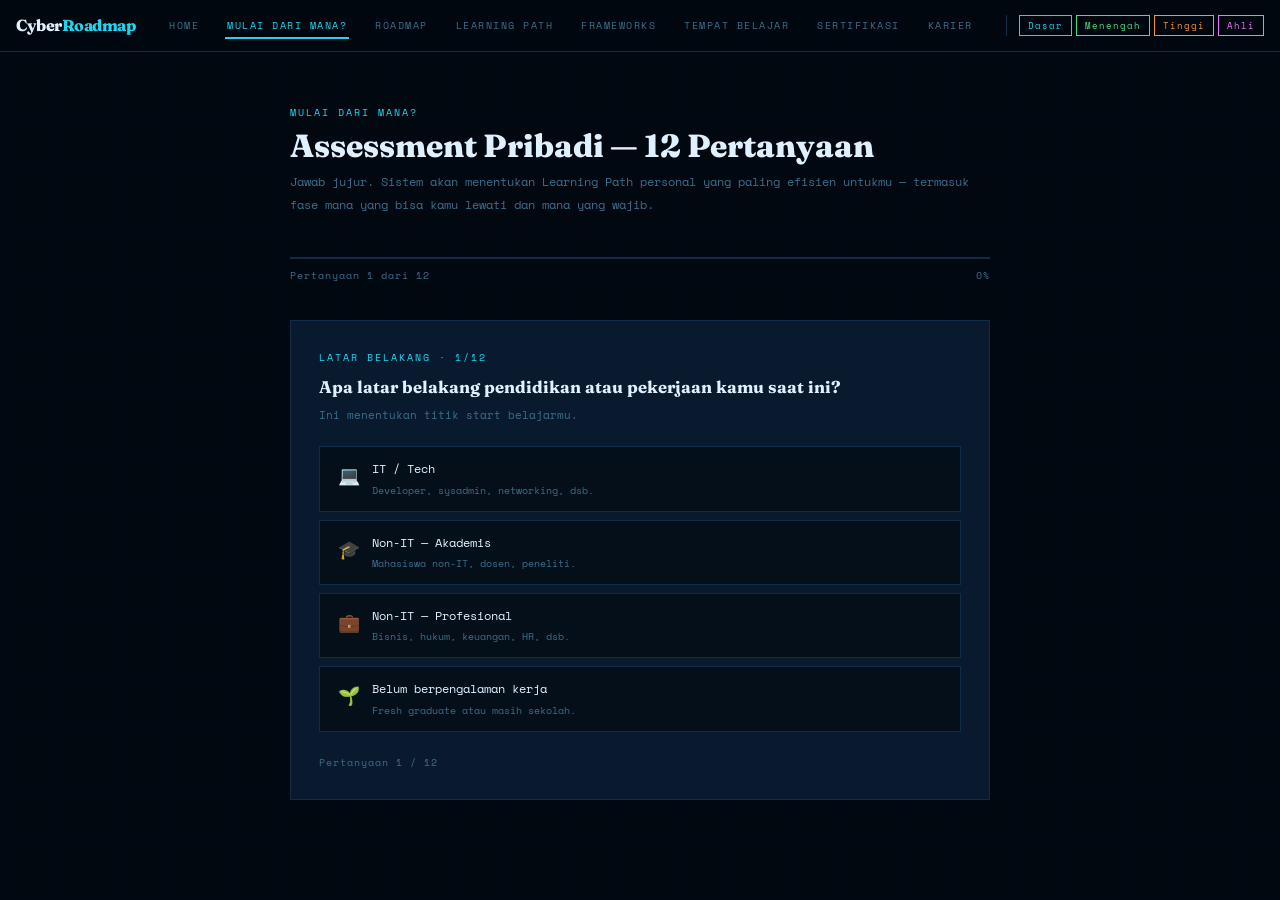
==== assess.html @ f550268e "Add files via upload" ====
<!DOCTYPE html>
<html lang="id">
<head>
<meta charset="UTF-8">
<meta name="viewport" content="width=device-width, initial-scale=1.0">
<title>CyberRoadMap — From Zero to Professional</title>
<link href="https://fonts.googleapis.com/css2?family=Space+Mono:ital,wght@0,400;0,700;1,400&family=Fraunces:ital,wght@0,300;0,600;0,900;1,300&display=swap" rel="stylesheet">
<link rel="stylesheet" href="style.css">
</head>
<body>
<nav>
  <div class="logo">Cyber<span>Roadmap</span></div>
  <div class="navs">
    <button class="ntab" onclick="window.location.href='index.html'">Home</button>
    <button class="ntab on" onclick="window.location.href='assess.html'">Mulai Dari Mana?</button>
    <button class="ntab" onclick="window.location.href='roadmap.html'">Roadmap</button>
    <button class="ntab" onclick="window.location.href='lp.html'">Learning Path</button>
    <button class="ntab" onclick="window.location.href='fw.html'">Frameworks</button>
    <button class="ntab" onclick="window.location.href='res.html'">Tempat Belajar</button>
    <button class="ntab" onclick="window.location.href='cert.html'">Sertifikasi</button>
    <button class="ntab" onclick="window.location.href='career.html'">Karier</button>
  </div>
  <div class="nav-levels">
    <span class="nl" style="border-color:var(--L1);color:var(--L1)" title="Dasar">Dasar</span>
    <span class="nl" style="border-color:var(--L2);color:var(--L2)" title="Menengah">Menengah</span>
    <span class="nl" style="border-color:var(--L3);color:var(--L3)" title="Tinggi">Tinggi</span>
    <span class="nl" style="border-color:var(--L4);color:var(--L4)" title="Ahli / Spesialis">Ahli</span>
  </div>
</nav>

<!-- ASSESSMENT -->
<div id="page-assess" class="page on">
<div class="assess-wrap">
  <div class="sh">
    <div class="sl">Mulai Dari Mana?</div>
    <div class="st">Assessment Pribadi — 12 Pertanyaan</div>
    <div class="ss">Jawab jujur. Sistem akan menentukan Learning Path personal yang paling efisien untukmu — termasuk fase mana yang bisa kamu lewati dan mana yang wajib.</div>
  </div>
  <div class="prog-wrap">
    <div class="prog-track"><div class="prog-fill" id="pFill" style="width:0%"></div></div>
    <div class="prog-info"><span id="pLabel">Pertanyaan 1 dari 12</span><span id="pPct">0%</span></div>
  </div>
  <div id="qArea"></div>
  <div id="rArea" style="display:none"></div>
</div>
</div>
<script src="script.js"></script>
</body>
</html>
---- style.css ----
*,*::before,*::after{box-sizing:border-box;margin:0;padding:0}
:root{
  --bg:#020810;--s1:#050f1a;--s2:#081422;--card:#0a1a2e;--card2:#0d2038;
  --border:#0f2d47;--border2:#164060;
  /* Level system */
  --L0:#6366f1;   /* indigo   – Pra-Fondasi */
  --L1:#22d3ee;   /* cyan     – Dasar */
  --L2:#4ade80;   /* green    – Menengah */
  --L3:#fb923c;   /* orange   – Tinggi */
  --L4:#e879f9;   /* fuchsia  – Ahli */
  --L5:#f43f5e;   /* rose     – Spesialis */
  --must:#f87171
  /* Accent */
  --gold:#f59e0b;--green:#10b981;--red:#f43f5e;--orange:#facc15;
  --text:#8ab4d0;--text2:#3d6d8a;--white:#dff0ff;
  --mono:'Space Mono',monospace;
  --sans:'Fraunces',serif;
}
html{scroll-behavior:smooth}
body{background:var(--bg);color:var(--text);font-family:var(--mono);font-size:13px;line-height:1.7;overflow-x:hidden}
body::before{content:'';position:fixed;inset:0;
  background-image:linear-gradient(rgba(34,211,238,.015) 1px,transparent 1px),linear-gradient(90deg,rgba(34,211,238,.015) 1px,transparent 1px);
  background-size:56px 56px;pointer-events:none;z-index:0}

/* ── NAV ── */
nav{position:fixed;top:0;left:0;right:0;z-index:500;background:rgba(2,8,16,.97);backdrop-filter:blur(24px);border-bottom:1px solid var(--border);height:52px;display:flex;align-items:center;padding:0 16px;gap:0}
.logo{font-family:var(--sans);font-weight:800;font-size:16px;color:var(--white);margin-right:20px;flex-shrink:0;letter-spacing:-.5px}
.logo span{color:var(--L1)}
.navs{display:flex;overflow-x:auto;scrollbar-width:none;flex:1}
.navs::-webkit-scrollbar{display:none}
.ntab{padding:6px 14px;font-size:10px;font-family:var(--mono);letter-spacing:1.5px;text-transform:uppercase;color:var(--text2);border:none;background:none;cursor:pointer;white-space:nowrap;transition:color .2s;position:relative;flex-shrink:0}
.ntab::after{content:'';position:absolute;bottom:0;left:12px;right:12px;height:2px;background:var(--L1);transform:scaleX(0);transition:transform .2s}
.ntab.on{color:var(--L1)}.ntab.on::after,.ntab:hover::after{transform:scaleX(1)}
.ntab:hover{color:var(--white)}
.nav-levels{display:flex;gap:4px;margin-left:auto;flex-shrink:0;padding-left:12px;border-left:1px solid var(--border);align-items:center}
.nl{font-size:9px;padding:2px 8px;border:1px solid;letter-spacing:1px;white-space:nowrap;cursor:help}

/* ── PAGES ── */
.page{display:none;padding-top:52px;min-height:100vh}
.page.on{display:block}
.wrap{max-width:1140px;margin:0 auto;padding:52px 20px;position:relative;z-index:1}
.sh{margin-bottom:40px}
.sl{font-size:10px;letter-spacing:2px;text-transform:uppercase;color:var(--L1);margin-bottom:6px}
.st{font-family:var(--sans);font-size:clamp(1.4rem,3vw,2rem);font-weight:800;color:var(--white);margin-bottom:6px;line-height:1.2}
.ss{font-size:12px;color:var(--text2);line-height:1.9}

/* ── HERO ── */
.hero{min-height:100vh;display:flex;flex-direction:column;align-items:center;justify-content:center;padding:100px 24px 60px;text-align:center;position:relative;z-index:1;gap:0}
.hero-kicker{display:inline-flex;align-items:center;gap:8px;font-size:10px;letter-spacing:3px;text-transform:uppercase;color:var(--green);border:1px solid rgba(16,185,129,.35);padding:6px 18px;margin-bottom:36px;animation:fu .7s ease both}
.hero-kicker::before{content:'';width:6px;height:6px;border-radius:50%;background:var(--green);flex-shrink:0}
.hero h1{font-family:var(--sans);font-weight:800;font-size:clamp(3rem,9vw,6.5rem);line-height:1.0;color:var(--white);margin-bottom:28px;letter-spacing:-2px;animation:fu .7s .1s ease both}
.hero h1 em{font-weight:300;color:var(--L1);font-style:italic;letter-spacing:-1px}
.hero-sub{font-size:13px;color:var(--text2);max-width:600px;margin:0 auto 36px;line-height:2;animation:fu .7s .2s ease both;font-family:var(--mono)}
.fw-strip{display:flex;gap:6px;flex-wrap:wrap;justify-content:center;margin-bottom:36px;animation:fu .7s .3s ease both}
.fw-strip-tag{padding:5px 14px;border:1px solid var(--border2);font-size:9px;letter-spacing:2px;text-transform:uppercase;color:var(--text2);background:transparent;transition:all .2s}
.fw-strip-tag:hover{border-color:var(--L1);color:var(--L1)}
/* keep .lp for backward compat */
.lp{padding:5px 14px;border:1px solid;font-size:9px;letter-spacing:1.5px;display:flex;align-items:center;gap:5px}
.lp-dot{width:5px;height:5px;border-radius:50%;background:currentColor}
.hero-btns{display:flex;gap:8px;flex-wrap:wrap;justify-content:center;animation:fu .7s .35s ease both}
.btn{padding:10px 24px;font-size:10px;font-family:var(--mono);letter-spacing:1.5px;text-transform:uppercase;cursor:pointer;border:none;transition:all .2s}
.btn-p{background:var(--L1);color:#020810;font-weight:700}.btn-p:hover{background:#67e8f9}
.btn-g{background:transparent;color:var(--L1);border:1px solid var(--L1)}.btn-g:hover{background:rgba(34,211,238,.07)}
.hero-stats{display:flex;gap:48px;flex-wrap:wrap;justify-content:center;margin-top:44px;animation:fu .7s .4s ease both;padding-top:36px;border-top:1px solid var(--border);width:100%;max-width:720px}
.hstat-num{font-family:var(--sans);font-size:2.2rem;font-weight:800;color:var(--white);line-height:1}
.hstat-num span{color:var(--L1)}
.hstat-label{font-size:9px;color:var(--text2);letter-spacing:1.5px;text-transform:uppercase;margin-top:4px;font-family:var(--mono)}

/* ── ASSESSMENT ── */
.assess-wrap{max-width:740px;margin:0 auto;padding:52px 20px;position:relative;z-index:1}
.prog-wrap{margin-bottom:36px}
.prog-track{height:2px;background:var(--border);margin-bottom:8px}
.prog-fill{height:100%;background:linear-gradient(90deg,var(--L1),var(--L2));transition:width .5s ease}
.prog-info{display:flex;justify-content:space-between;font-size:10px;color:var(--text2);letter-spacing:1px}
.qcard{background:var(--card);border:1px solid var(--border);padding:28px;display:none;animation:fu .35s ease both}
.qcard.on{display:block}
.q-cat{font-size:10px;letter-spacing:2px;text-transform:uppercase;color:var(--L1);margin-bottom:10px}
.q-text{font-family:var(--sans);font-size:1.05rem;font-weight:700;color:var(--white);margin-bottom:6px;line-height:1.4}
.q-hint{font-size:11px;color:var(--text2);margin-bottom:22px;line-height:1.7}
.q-opts{display:flex;flex-direction:column;gap:8px}
.q-opt{padding:12px 18px;border:1px solid var(--border);background:var(--s1);cursor:pointer;transition:all .2s;display:flex;align-items:flex-start;gap:12px}
.q-opt:hover{border-color:var(--L1);background:var(--card2)}
.q-opt.sel{border-color:var(--L1);background:rgba(34,211,238,.06)}
.q-opt-em{font-size:18px;flex-shrink:0;margin-top:1px}
.q-opt-label{font-size:12px;color:var(--white);margin-bottom:2px}
.q-opt-sub{font-size:10px;color:var(--text2)}
.q-foot{display:flex;justify-content:space-between;align-items:center;margin-top:22px}
.q-ctr{font-size:10px;color:var(--text2);letter-spacing:1px}

/* Result */
.result-card{background:var(--card);border:1px solid;padding:32px;display:none;animation:fu .5s ease both}
.result-card.on{display:block}
.res-top{display:flex;gap:18px;align-items:flex-start;margin-bottom:24px;padding-bottom:20px;border-bottom:1px solid var(--border);flex-wrap:wrap}
.res-emoji{font-size:44px;flex-shrink:0}
.res-badge{font-size:10px;letter-spacing:1.5px;text-transform:uppercase;padding:3px 12px;border:1px solid;margin-bottom:8px;display:inline-block}
.res-name{font-family:var(--sans);font-size:1.3rem;font-weight:800;color:var(--white);margin-bottom:6px}
.res-desc{font-size:12px;color:var(--text);line-height:1.9}
.res-path-title{font-size:10px;letter-spacing:1.5px;text-transform:uppercase;color:var(--text2);margin-bottom:12px}
.rp-list{display:flex;flex-direction:column;gap:6px;margin-bottom:20px}
.rp-row{display:flex;align-items:center;gap:10px;padding:9px 12px;background:var(--s1);border:1px solid var(--border)}
.rp-row.skip{opacity:.3}.rp-row.skip .rp-name{text-decoration:line-through}
.rp-n{font-family:var(--sans);font-size:10px;font-weight:700;width:26px;height:26px;border-radius:50%;display:flex;align-items:center;justify-content:center;border:1px solid;flex-shrink:0}
.rp-name{font-size:11px;color:var(--white);flex:1}
.rp-dur{font-size:10px;color:var(--text2)}
.rp-tag{font-size:9px;padding:2px 8px;border:1px solid}

/* ── ROADMAP ── */
.phase-nav{display:flex;gap:3px;overflow-x:auto;scrollbar-width:none;margin-bottom:28px;padding-bottom:2px}
.phase-nav::-webkit-scrollbar{display:none}
.ptab{flex-shrink:0;padding:6px 14px;font-size:10px;font-family:var(--mono);letter-spacing:1px;text-transform:uppercase;cursor:pointer;border:1px solid var(--border);background:var(--s1);color:var(--text2);transition:all .2s;display:flex;align-items:center;gap:5px}
.ptab.on,.ptab:hover{background:var(--card);color:var(--white);border-color:var(--border2)}
.ptab-pip{width:5px;height:5px;border-radius:50%}
.pmap{display:none}.pmap.on{display:block}

/* NEW badge */

/* Level banner */
.lvl-banner{display:flex;align-items:center;gap:14px;padding:8px 16px;margin-bottom:18px;font-size:9px;letter-spacing:2px;text-transform:uppercase;font-weight:700;border:1px solid}
.lvl-line{flex:1;height:1px}

/* Phase header */
.ph{display:flex;gap:18px;padding:20px;background:var(--s1);border:1px solid var(--border);border-left:4px solid;margin-bottom:20px;flex-wrap:wrap}
.ph-n{font-family:var(--sans);font-size:2.4rem;font-weight:800;opacity:.2;line-height:1;flex-shrink:0}
.ph-info h2{font-family:var(--sans);font-size:1.1rem;font-weight:700;color:var(--white);margin-bottom:6px}
.ph-meta{display:flex;gap:8px;flex-wrap:wrap;margin-bottom:7px}
.ph-tag{font-size:9px;letter-spacing:1px;text-transform:uppercase;padding:3px 10px;border:1px solid var(--border);color:var(--text2)}
.ph-desc{font-size:11px;color:var(--text2);line-height:1.8}

/* Framework refs */
.fw-row{display:flex;gap:5px;flex-wrap:wrap;margin-bottom:14px;align-items:center}
.fwr{font-size:9px;padding:3px 9px;border:1px solid;letter-spacing:1px;line-height:1;white-space:nowrap;display:inline-flex;align-items:center;height:22px;text-transform:none;font-family:var(--mono)}
.fwr.cy{border-color:var(--L1);color:var(--L1)}
.fwr.ni{border-color:var(--L2);color:var(--L2)}
.fwr.ow{border-color:var(--L3);color:var(--L3)}
.fwr.is{border-color:var(--L4);color:var(--L4)}
.fwr.rg{border-color:var(--gold);color:var(--gold)}
.fwr.ai{border-color:var(--L3);color:var(--L3)}

/* Quick Win */
.qw-box{background:rgba(16,185,129,.06);border:1px solid rgba(16,185,129,.28);padding:12px 16px;margin-bottom:18px;display:flex;gap:12px;align-items:flex-start}
.qw-em{font-size:18px;flex-shrink:0}
.qw-lbl{font-size:10px;letter-spacing:1.5px;text-transform:uppercase;color:var(--green);margin-bottom:3px}
.qw-txt{font-size:11px;color:var(--text);line-height:1.7}

/* Nodes */
.nodes{display:grid;grid-template-columns:repeat(auto-fill,minmax(285px,1fr));gap:10px;margin-bottom:18px}
.node{background:var(--card);border:1px solid var(--border);padding:16px;border-top:3px solid;transition:transform .15s}
.node:hover{transform:translateY(-2px)}
.nt{display:flex;align-items:flex-start;justify-content:space-between;gap:6px;margin-bottom:8px}
.ni{font-size:9px}
.must-t{font-size:9px;padding:2px 8px;border:1px solid}
.must{border-color:var(--red);color:var(--red)}
.should{border-color:var(--orange);color:var(--orange)}
.nice{border-color:var(--gold);color:var(--gold)}
.node h3{font-family:var(--sans);font-size:.88rem;font-weight:700;color:var(--white);margin-bottom:2px}
.node-ref{font-size:10px;color:var(--text2);margin-bottom:8px}
.node-topics{list-style:none}
.node-topics li{font-size:11px;color:var(--text2);padding:3px 0 3px 14px;position:relative;border-bottom:1px solid rgba(15,45,71,.6)}
.node-topics li:last-child{border:none}
.node-topics li::before{content:'›';position:absolute;left:0}
.node-tools{margin-top:8px;display:flex;gap:3px;flex-wrap:wrap}
.tool{font-size:9px;padding:2px 7px;background:var(--s2);border:1px solid var(--border);color:var(--text2)}

/* Competency Gate */
.gate{border:1px solid rgba(245,158,11,.3);padding:18px;margin:18px 0;background:rgba(245,158,11,.03)}
.gate-head{display:flex;align-items:center;gap:10px;margin-bottom:12px}
.gate-lbl{font-size:10px;letter-spacing:1.5px;text-transform:uppercase;color:var(--gold)}
.gate-title{font-family:var(--sans);font-size:.88rem;font-weight:700;color:var(--white);margin-top:2px}
.gate-list{list-style:none;display:flex;flex-direction:column;gap:5px}
.gate-list li{display:flex;align-items:flex-start;gap:8px;font-size:11px;color:var(--text);padding:5px 9px;background:var(--s1);border:1px solid var(--border)}
.gc{color:var(--gold);flex-shrink:0;margin-top:1px;font-size:12px}
.gate-foot{margin-top:10px;font-size:10px;color:var(--gold);display:flex;align-items:center;gap:8px;letter-spacing:1px}
.gate-foot::before{content:'';flex:1;height:1px;background:rgba(245,158,11,.25)}

/* ── LEARNING PATH ── */
.lp-wrap{max-width:920px;margin:0 auto;padding:52px 20px;position:relative;z-index:1}
.lp-line{position:relative}
.lp-line::before{content:'';position:absolute;left:22px;top:0;bottom:0;width:2px;background:linear-gradient(to bottom,var(--L0),var(--L1),var(--L2),var(--L3),var(--L4),var(--L5));opacity:.35}
.lp-item{display:flex;gap:18px;margin-bottom:24px;animation:fu .5s ease both}
.lp-dot{flex-shrink:0;width:44px;height:44px;border-radius:50%;display:flex;align-items:center;justify-content:center;font-size:17px;border:2px solid;background:var(--bg);position:relative;z-index:2}
.lp-body{flex:1;background:var(--card);border:1px solid var(--border);padding:16px;border-left:3px solid}
.lp-head{display:flex;align-items:flex-start;justify-content:space-between;gap:8px;margin-bottom:10px;flex-wrap:wrap}
.lp-title{font-family:var(--sans);font-size:.95rem;font-weight:700;color:var(--white)}
.lp-dur{font-size:9px;padding:3px 10px;background:var(--s1);border:1px solid var(--border);color:var(--text2);white-space:nowrap}
.lp-modules{display:grid;grid-template-columns:repeat(auto-fill,minmax(260px,1fr));gap:8px;margin-bottom:10px}
.lp-mod{background:var(--s1);border:1px solid var(--border);border-left:3px solid;padding:12px 14px}
.lp-mod-week{font-size:9px;letter-spacing:1.5px;text-transform:uppercase;color:var(--text2);margin-bottom:4px}
.lp-mod-title{font-size:12px;font-weight:600;color:var(--white);margin-bottom:6px}
.lp-mod-topics{list-style:none}
.lp-mod-topics li{font-size:11px;color:var(--text);padding:2px 0 2px 12px;position:relative;line-height:1.6}
.lp-mod-topics li::before{content:'›';position:absolute;left:0;color:var(--text2)}
.lp-mod-res{margin-top:7px;display:flex;gap:3px;flex-wrap:wrap}
.lp-mod-chip{font-size:9px;padding:2px 7px;border:1px solid var(--border);color:var(--text2);background:var(--card)}
.lp-out{margin-top:10px;padding:10px 14px;background:rgba(34,211,238,.04);border-left:3px solid var(--L1);font-size:11px;color:var(--L1)}
.lp-out::before{content:'✓ Outcome: ';font-weight:700}

/* ── FRAMEWORKS ── */
.fw-grid{display:grid;grid-template-columns:repeat(auto-fill,minmax(295px,1fr));gap:13px}
.fw-card{background:var(--card);border:1px solid var(--border);padding:20px;border-top:3px solid;transition:transform .15s}
.fw-card:hover{transform:translateY(-2px)}
.fw-icon{font-size:24px;margin-bottom:8px}
.fw-type{font-size:9px;letter-spacing:1.5px;text-transform:uppercase;margin-bottom:4px}
.fw-name{font-family:var(--sans);font-size:.95rem;font-weight:700;color:var(--white);margin-bottom:7px}
.fw-desc{font-size:11px;color:var(--text2);line-height:1.8;margin-bottom:10px}
.fw-tags{display:flex;gap:3px;flex-wrap:wrap}
.fw-tag{font-size:9px;padding:2px 8px;background:var(--s1);border:1px solid var(--border);color:var(--text2)}

/* ── RESOURCES ── */
.res-sec{margin-bottom:36px}
.res-sec-hd{font-family:var(--sans);font-size:.9rem;font-weight:700;color:var(--white);margin-bottom:12px;padding-bottom:7px;border-bottom:1px solid var(--border);display:flex;align-items:center;gap:8px}
.res-sec-hd span{font-size:8px;letter-spacing:1.5px;text-transform:uppercase;color:var(--text2);font-family:var(--mono);font-weight:400}
.res-grid{display:grid;grid-template-columns:repeat(auto-fill,minmax(235px,1fr));gap:9px}
.res-card{background:var(--card);border:1px solid var(--border);padding:13px;display:flex;gap:10px;transition:border-color .2s}
.res-card:hover{border-color:var(--L1)}
.res-icon{font-size:17px;flex-shrink:0;margin-top:2px}
.res-type{font-size:9px;letter-spacing:1px;text-transform:uppercase;color:var(--text2);margin-bottom:2px}
.res-name{font-size:12px;font-weight:600;color:var(--white);margin-bottom:2px}
.res-desc{font-size:10px;color:var(--text2);line-height:1.6}
.res-pr{margin-top:5px;font-size:9px;padding:2px 8px;border:1px solid;display:inline-block}
.rp-free{border-color:var(--green);color:var(--green)}
.rp-paid{border-color:var(--gold);color:var(--gold)}
.rp-mix{border-color:var(--L1);color:var(--L1)}

/* ── CERTS ── */
.cf-bar{display:flex;gap:5px;flex-wrap:wrap;margin-bottom:24px}
.cf-btn{padding:6px 14px;font-size:10px;font-family:var(--mono);letter-spacing:1px;text-transform:uppercase;cursor:pointer;border:1px solid var(--border);background:var(--s1);color:var(--text2);transition:all .2s}
.cf-btn.on,.cf-btn:hover{border-color:var(--L1);color:var(--L1);background:var(--card)}
.cert-grid{display:grid;grid-template-columns:repeat(auto-fill,minmax(275px,1fr));gap:11px}
.cert-card{background:var(--card);border:1px solid var(--border);padding:18px;border-top:3px solid;transition:transform .15s;display:flex;flex-direction:column}
.cert-card:hover{transform:translateY(-2px)}
.cert-vendor{font-size:8px;letter-spacing:2px;text-transform:uppercase;color:var(--text2);margin-bottom:3px}
.cert-name{font-family:var(--sans);font-size:.9rem;font-weight:700;color:var(--white);margin-bottom:3px}
.cert-top{display:flex;align-items:flex-start;justify-content:space-between;gap:7px;margin-bottom:9px}
.cert-price{font-size:9px;padding:2px 8px;border:1px solid;white-space:nowrap;flex-shrink:0}
.c-free{border-color:var(--green);color:var(--green)}
.c-paid{border-color:var(--gold);color:var(--gold)}
.c-mix{border-color:var(--L1);color:var(--L1)}
.cert-desc{font-size:11px;color:var(--text2);line-height:1.7;margin-bottom:10px;flex:1}
.cert-meta{display:flex;gap:4px;flex-wrap:wrap}
.cert-lvl{font-size:9px;padding:2px 8px;border:1px solid}
.cert-track{font-size:9px;padding:2px 8px;border:1px solid var(--border);color:var(--text2);background:var(--s1)}

/* ── CAREER ── */
.career-grid{display:grid;grid-template-columns:repeat(auto-fill,minmax(265px,1fr));gap:13px}
.career-card{background:var(--card);border:1px solid var(--border);padding:20px;border-top:3px solid;transition:transform .15s}
.career-card:hover{transform:translateY(-2px)}
.cc-icon{font-size:28px;margin-bottom:8px}
.cc-title{font-family:var(--sans);font-size:.92rem;font-weight:700;color:var(--white);margin-bottom:2px}
.cc-en{font-size:9px;letter-spacing:1px;margin-bottom:9px}
.cc-desc{font-size:11px;color:var(--text2);line-height:1.7;margin-bottom:11px}
.cc-skills{display:flex;flex-direction:column;gap:4px;margin-bottom:11px}
.cs-row{display:flex;align-items:center;gap:7px;font-size:9px;color:var(--text2)}
.cs-bar{flex:1;height:2px;background:var(--border)}
.cs-fill{height:100%;transition:width 1.2s ease}
.cc-certs{display:flex;gap:3px;flex-wrap:wrap}
.cc-cert{font-size:9px;padding:2px 8px;border:1px solid var(--border);color:var(--text2);background:var(--s1)}
.demand-tag{font-size:9px;padding:3px 9px;border:1px solid;margin-bottom:8px;display:inline-block}

/* Legend bar */
.legend-bar{display:flex;gap:6px;flex-wrap:wrap;padding:10px 14px;background:var(--s1);border:1px solid var(--border);margin-bottom:20px;align-items:center}
.legend-bar span{font-size:9px;color:var(--text2);margin-right:3px;letter-spacing:1px;text-transform:uppercase}
.lb-item{font-size:9px;padding:3px 10px;border:1px solid;letter-spacing:1px}

@keyframes fu{from{opacity:0;transform:translateY(12px)}to{opacity:1;transform:translateY(0)}}
@media(max-width:768px){
  .nav-levels{display:none}
  .ntab{padding:5px 10px;font-size:9px}
  .hero h1{font-size:clamp(2.4rem,10vw,4rem);letter-spacing:-1px}
  .fw-strip{gap:4px}
  .fw-strip-tag{font-size:8px;padding:4px 10px}
  .hero-stats{gap:28px}
}
@media(max-width:480px){
  .lp-line::before{left:17px}
  .lp-dot{width:36px;height:36px;font-size:13px}
  .nodes{grid-template-columns:1fr}
  .lp-modules{grid-template-columns:1fr}
  .hero h1{font-size:2.4rem;letter-spacing:-1px}
}
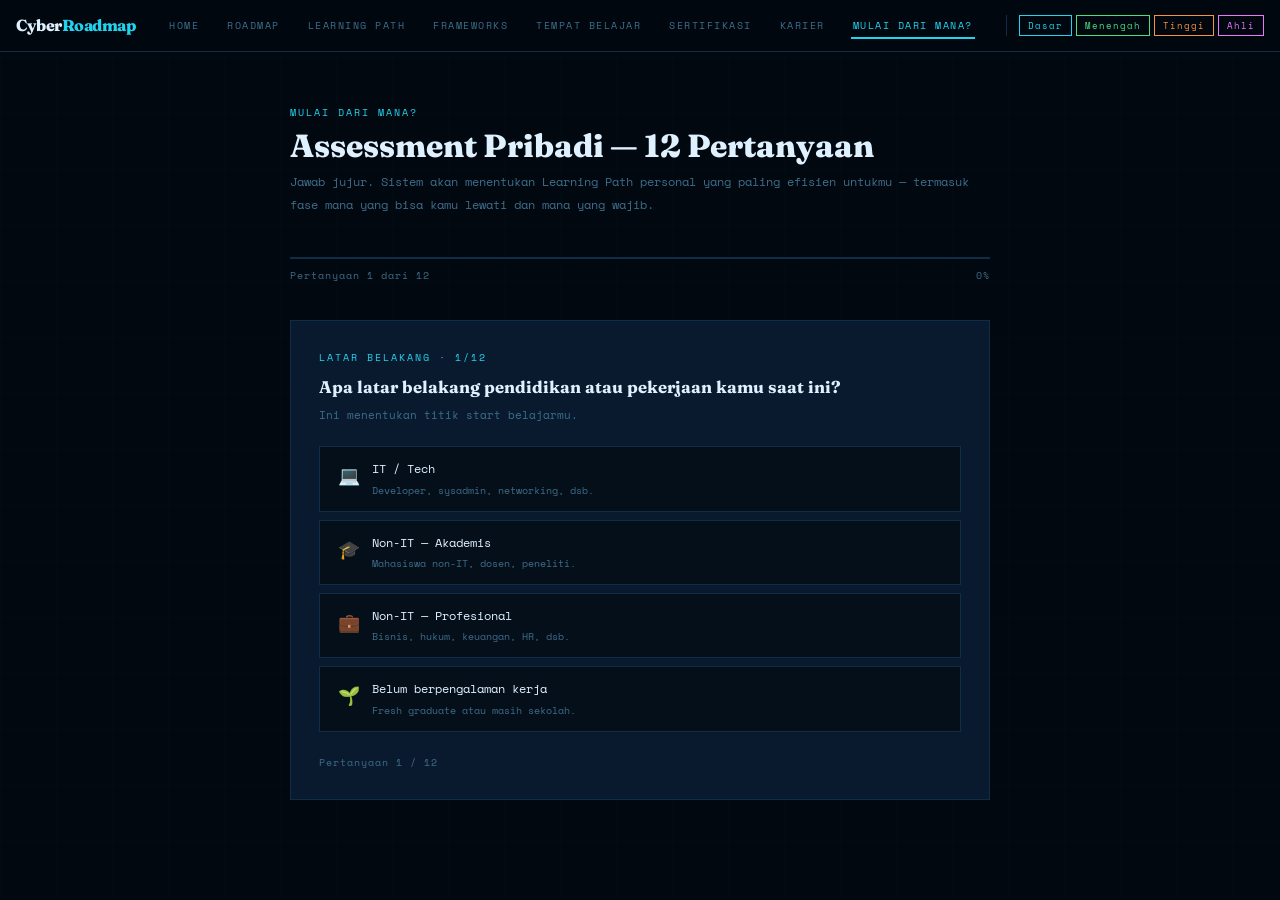
==== commit 14dc4f34: "Update assess.html" ====
--- a/assess.html
+++ b/assess.html
@@ -12,13 +12,13 @@
   <div class="logo">Cyber<span>Roadmap</span></div>
   <div class="navs">
     <button class="ntab" onclick="window.location.href='index.html'">Home</button>
-    <button class="ntab on" onclick="window.location.href='assess.html'">Mulai Dari Mana?</button>
     <button class="ntab" onclick="window.location.href='roadmap.html'">Roadmap</button>
     <button class="ntab" onclick="window.location.href='lp.html'">Learning Path</button>
     <button class="ntab" onclick="window.location.href='fw.html'">Frameworks</button>
     <button class="ntab" onclick="window.location.href='res.html'">Tempat Belajar</button>
     <button class="ntab" onclick="window.location.href='cert.html'">Sertifikasi</button>
     <button class="ntab" onclick="window.location.href='career.html'">Karier</button>
+    <button class="ntab on" onclick="window.location.href='assess.html'">Mulai Dari Mana?</button>
   </div>
   <div class="nav-levels">
     <span class="nl" style="border-color:var(--L1);color:var(--L1)" title="Dasar">Dasar</span>
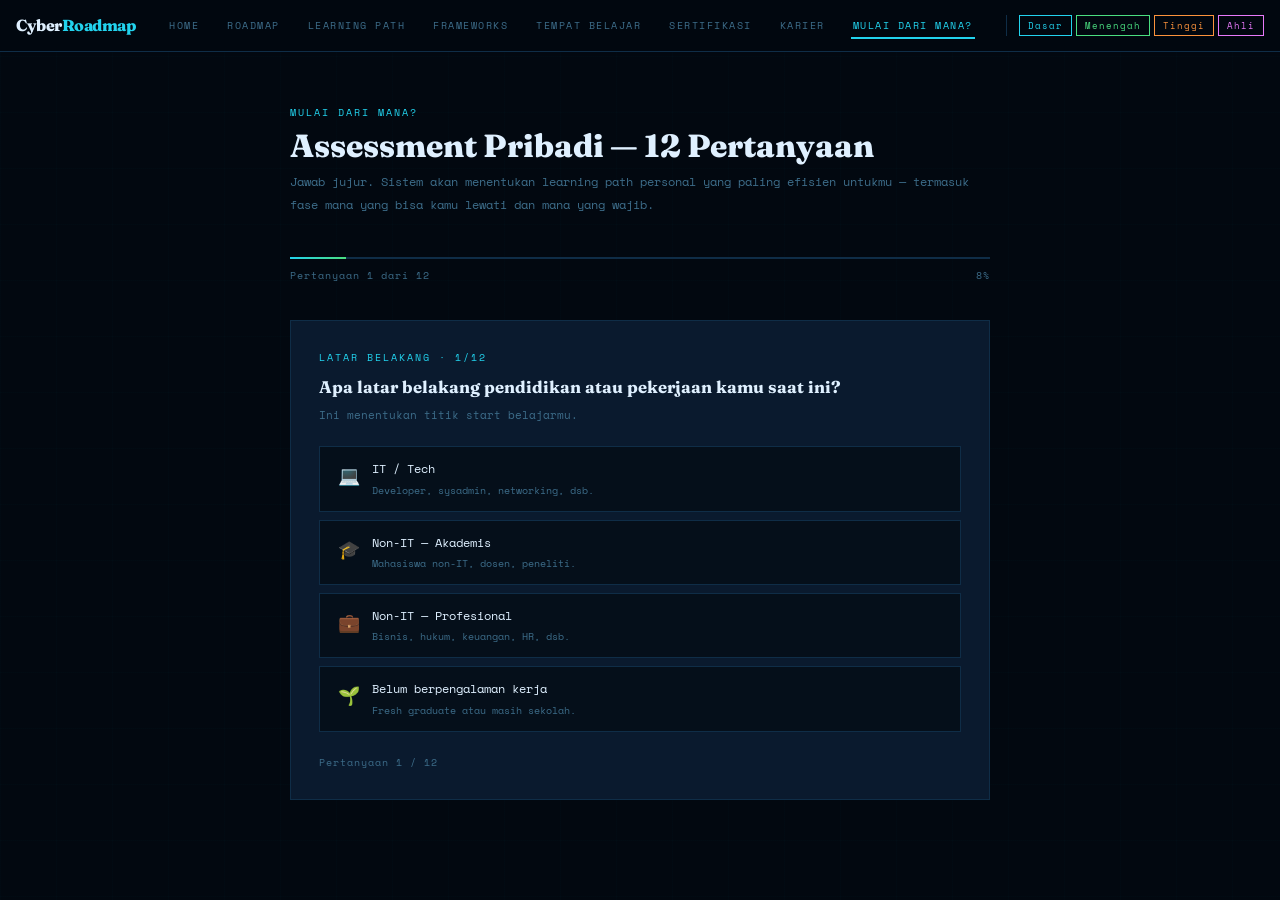
==== commit d2c38065: "Add files via upload" ====
--- a/assess.html
+++ b/assess.html
@@ -3,9 +3,10 @@
 <head>
 <meta charset="UTF-8">
 <meta name="viewport" content="width=device-width, initial-scale=1.0">
-<title>CyberRoadMap — From Zero to Professional</title>
+<title>CyberRoadMap — Mulai Dari Mana?</title>
 <link href="https://fonts.googleapis.com/css2?family=Space+Mono:ital,wght@0,400;0,700;1,400&family=Fraunces:ital,wght@0,300;0,600;0,900;1,300&display=swap" rel="stylesheet">
 <link rel="stylesheet" href="style.css">
+<link rel="stylesheet" href="assess.css">
 </head>
 <body>
 <nav>
@@ -28,22 +29,24 @@
   </div>
 </nav>
 
-<!-- ASSESSMENT -->
 <div id="page-assess" class="page on">
-<div class="assess-wrap">
-  <div class="sh">
-    <div class="sl">Mulai Dari Mana?</div>
-    <div class="st">Assessment Pribadi — 12 Pertanyaan</div>
-    <div class="ss">Jawab jujur. Sistem akan menentukan Learning Path personal yang paling efisien untukmu — termasuk fase mana yang bisa kamu lewati dan mana yang wajib.</div>
+  <div class="assess-wrap">
+    <div class="sh">
+      <div class="sl">Mulai Dari Mana?</div>
+      <div class="st">Assessment Pribadi — 12 Pertanyaan</div>
+      <div class="ss">Jawab jujur. Sistem akan menentukan learning path personal yang paling efisien untukmu — termasuk fase mana yang bisa kamu lewati dan mana yang wajib.</div>
+    </div>
+
+    <div class="prog-wrap">
+      <div class="prog-track"><div class="prog-fill" id="pFill" style="width:0%"></div></div>
+      <div class="prog-info"><span id="pLabel">Pertanyaan 1 dari 12</span><span id="pPct">0%</span></div>
+    </div>
+
+    <div id="qArea"></div>
+    <div id="rArea" style="display:none"></div>
   </div>
-  <div class="prog-wrap">
-    <div class="prog-track"><div class="prog-fill" id="pFill" style="width:0%"></div></div>
-    <div class="prog-info"><span id="pLabel">Pertanyaan 1 dari 12</span><span id="pPct">0%</span></div>
-  </div>
-  <div id="qArea"></div>
-  <div id="rArea" style="display:none"></div>
 </div>
-</div>
-<script src="script.js"></script>
+
+<script src="assess.js"></script>
 </body>
 </html>
--- a/assess.css
+++ b/assess.css
@@ -0,0 +1,110 @@
+/* Assessment page only */
+.assess-wrap{
+  max-width:740px;
+  margin:0 auto;
+  padding:52px 20px;
+  position:relative;
+  z-index:1;
+}
+.prog-wrap{margin-bottom:36px}
+.prog-track{height:2px;background:var(--border);margin-bottom:8px}
+.prog-fill{height:100%;background:linear-gradient(90deg,var(--L1),var(--L2));transition:width .5s ease}
+.prog-info{display:flex;justify-content:space-between;font-size:10px;color:var(--text2);letter-spacing:1px}
+
+.qcard{
+  background:var(--card);
+  border:1px solid var(--border);
+  padding:28px;
+  display:none;
+  animation:fu .35s ease both;
+}
+.qcard.on{display:block}
+.q-cat{font-size:10px;letter-spacing:2px;text-transform:uppercase;color:var(--L1);margin-bottom:10px}
+.q-text{font-family:var(--sans);font-size:1.05rem;font-weight:700;color:var(--white);margin-bottom:6px;line-height:1.4}
+.q-hint{font-size:11px;color:var(--text2);margin-bottom:22px;line-height:1.7}
+.q-opts{display:flex;flex-direction:column;gap:8px}
+.q-opt{
+  padding:12px 18px;
+  border:1px solid var(--border);
+  background:var(--s1);
+  cursor:pointer;
+  transition:all .2s;
+  display:flex;
+  align-items:flex-start;
+  gap:12px;
+}
+.q-opt:hover{border-color:var(--L1);background:var(--card2)}
+.q-opt.sel{border-color:var(--L1);background:rgba(34,211,238,.06)}
+.q-opt-em{font-size:18px;flex-shrink:0;margin-top:1px}
+.q-opt-label{font-size:12px;color:var(--white);margin-bottom:2px}
+.q-opt-sub{font-size:10px;color:var(--text2)}
+.q-foot{display:flex;justify-content:space-between;align-items:center;margin-top:22px}
+.q-ctr{font-size:10px;color:var(--text2);letter-spacing:1px}
+
+.result-card{
+  background:var(--card);
+  border:1px solid;
+  padding:32px;
+  display:none;
+  animation:fu .5s ease both;
+}
+.result-card.on{display:block}
+.res-top{
+  display:flex;
+  gap:18px;
+  align-items:flex-start;
+  margin-bottom:24px;
+  padding-bottom:20px;
+  border-bottom:1px solid var(--border);
+  flex-wrap:wrap;
+}
+.res-emoji{font-size:44px;flex-shrink:0}
+.res-badge{
+  font-size:10px;
+  letter-spacing:1.5px;
+  text-transform:uppercase;
+  padding:3px 12px;
+  border:1px solid;
+  margin-bottom:8px;
+  display:inline-block;
+}
+.res-name{font-family:var(--sans);font-size:1.3rem;font-weight:800;color:var(--white);margin-bottom:6px}
+.res-desc{font-size:12px;color:var(--text);line-height:1.9}
+.res-path-title{font-size:10px;letter-spacing:1.5px;text-transform:uppercase;color:var(--text2);margin-bottom:12px}
+.rp-list{display:flex;flex-direction:column;gap:6px;margin-bottom:20px}
+.rp-row{display:flex;align-items:center;gap:10px;padding:9px 12px;background:var(--s1);border:1px solid var(--border)}
+.rp-row.skip{opacity:.3}
+.rp-row.skip .rp-name{text-decoration:line-through}
+.rp-n{
+  font-family:var(--sans);
+  font-size:10px;
+  font-weight:700;
+  width:26px;
+  height:26px;
+  border-radius:50%;
+  display:flex;
+  align-items:center;
+  justify-content:center;
+  border:1px solid;
+  flex-shrink:0;
+}
+.rp-name{font-size:11px;color:var(--white);flex:1}
+.rp-dur{font-size:10px;color:var(--text2)}
+.rp-tag{font-size:9px;padding:2px 8px;border:1px solid}
+.res-notes{margin-top:10px;display:flex;flex-direction:column;gap:4px}
+.res-note{font-size:10px;color:var(--text2)}
+.res-pace{margin-top:8px;font-size:10px;color:var(--text2)}
+.res-pace strong{color:var(--white)}
+.res-actions{display:flex;gap:8px;flex-wrap:wrap}
+
+@keyframes fu{
+  from{opacity:0;transform:translateY(10px)}
+  to{opacity:1;transform:none}
+}
+
+@media (max-width: 640px){
+  .assess-wrap{padding:32px 16px}
+  .qcard,.result-card{padding:20px}
+  .q-foot{gap:10px;align-items:flex-start;flex-direction:column}
+  .rp-row{align-items:flex-start;flex-wrap:wrap}
+}
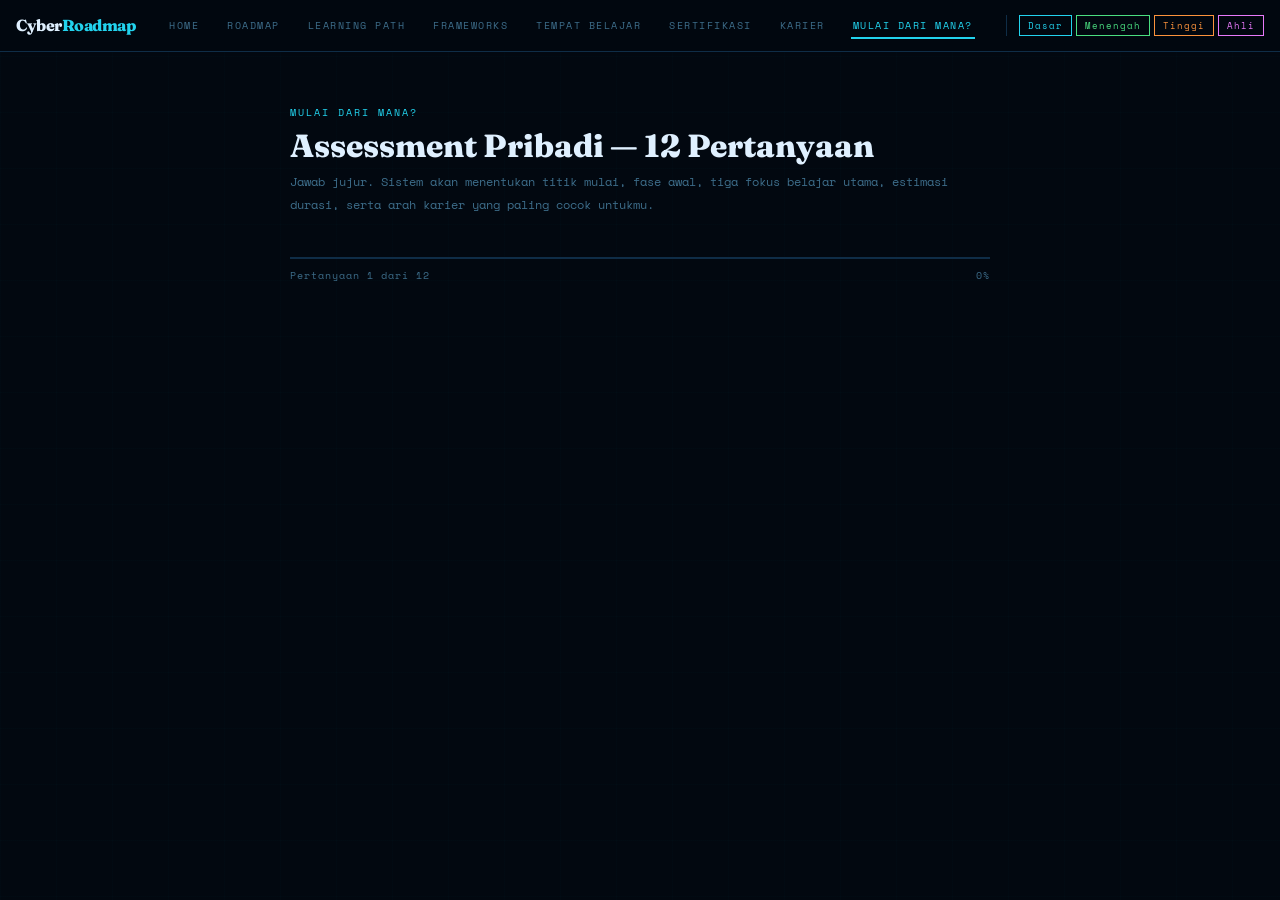
==== commit 92a7454a: "Update assess.html" ====
--- a/assess.html
+++ b/assess.html
@@ -6,7 +6,7 @@
 <title>CyberRoadMap — Mulai Dari Mana?</title>
 <link href="https://fonts.googleapis.com/css2?family=Space+Mono:ital,wght@0,400;0,700;1,400&family=Fraunces:ital,wght@0,300;0,600;0,900;1,300&display=swap" rel="stylesheet">
 <link rel="stylesheet" href="style.css">
-<link rel="stylesheet" href="assess.css">
+<link rel="stylesheet" href="assess-v2.css">
 </head>
 <body>
 <nav>
@@ -34,7 +34,7 @@
     <div class="sh">
       <div class="sl">Mulai Dari Mana?</div>
       <div class="st">Assessment Pribadi — 12 Pertanyaan</div>
-      <div class="ss">Jawab jujur. Sistem akan menentukan learning path personal yang paling efisien untukmu — termasuk fase mana yang bisa kamu lewati dan mana yang wajib.</div>
+      <div class="ss">Jawab jujur. Sistem akan menentukan titik mulai, fase awal, tiga fokus belajar utama, estimasi durasi, serta arah karier yang paling cocok untukmu.</div>
     </div>
 
     <div class="prog-wrap">
@@ -47,6 +47,6 @@
   </div>
 </div>
 
-<script src="assess.js"></script>
+<script src="assess-v2.js"></script>
 </body>
 </html>
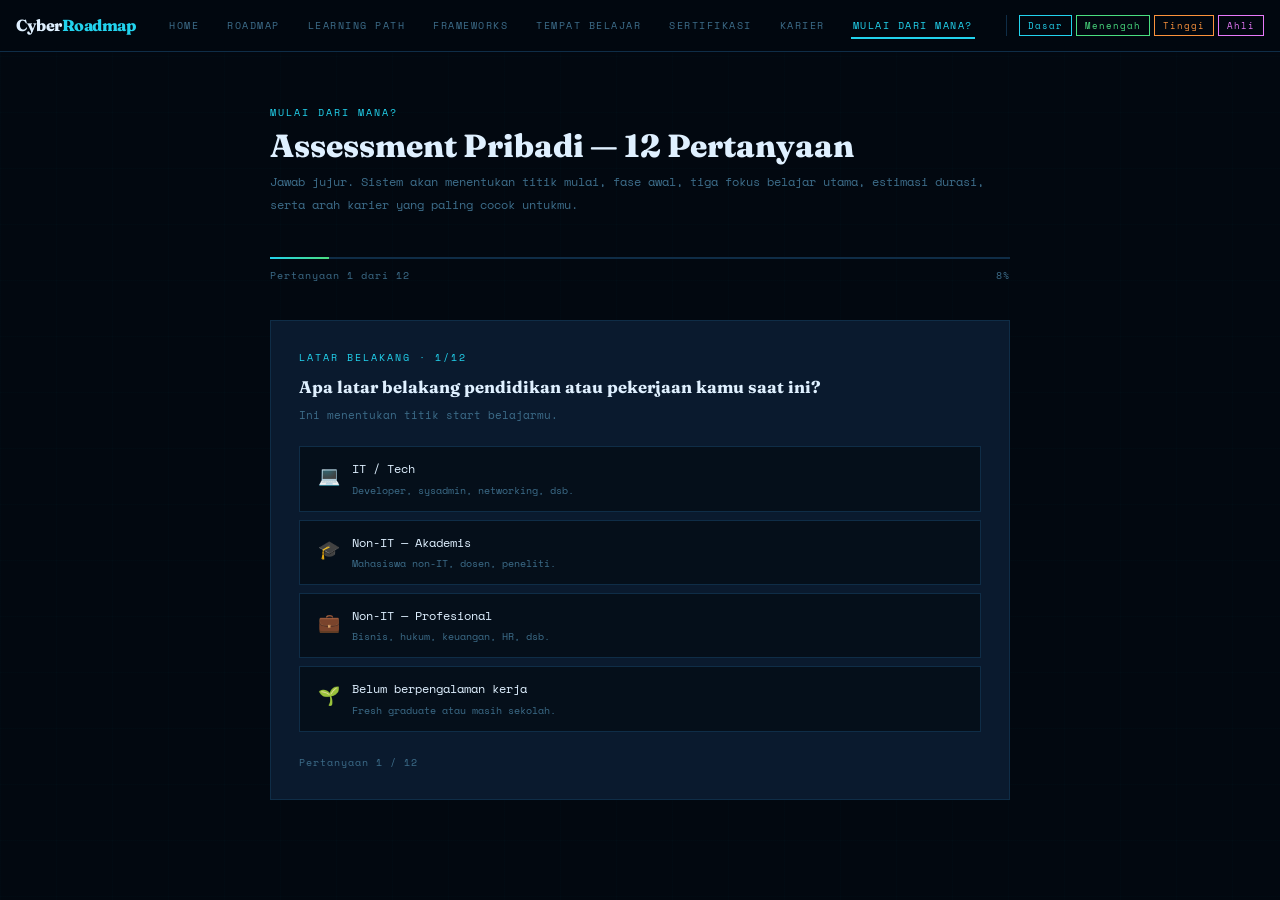
==== commit 20f3f97d: "Update assess.html" ====
--- a/assess.html
+++ b/assess.html
@@ -6,7 +6,7 @@
 <title>CyberRoadMap — Mulai Dari Mana?</title>
 <link href="https://fonts.googleapis.com/css2?family=Space+Mono:ital,wght@0,400;0,700;1,400&family=Fraunces:ital,wght@0,300;0,600;0,900;1,300&display=swap" rel="stylesheet">
 <link rel="stylesheet" href="style.css">
-<link rel="stylesheet" href="assess-v2.css">
+<link rel="stylesheet" href="assess.css">
 </head>
 <body>
 <nav>
@@ -47,6 +47,6 @@
   </div>
 </div>
 
-<script src="assess-v2.js"></script>
+<script src="assess.js"></script>
 </body>
 </html>
--- a/assess.css
+++ b/assess.css
@@ -0,0 +1,164 @@
+/* Assessment page only */
+.assess-wrap{
+  max-width:780px;
+  margin:0 auto;
+  padding:52px 20px;
+  position:relative;
+  z-index:1;
+}
+.prog-wrap{margin-bottom:36px}
+.prog-track{height:2px;background:var(--border);margin-bottom:8px}
+.prog-fill{height:100%;background:linear-gradient(90deg,var(--L1),var(--L2));transition:width .5s ease}
+.prog-info{display:flex;justify-content:space-between;font-size:10px;color:var(--text2);letter-spacing:1px}
+
+.qcard{
+  background:var(--card);
+  border:1px solid var(--border);
+  padding:28px;
+  display:none;
+  animation:fu .35s ease both;
+}
+.qcard.on{display:block}
+.q-cat{font-size:10px;letter-spacing:2px;text-transform:uppercase;color:var(--L1);margin-bottom:10px}
+.q-text{font-family:var(--sans);font-size:1.05rem;font-weight:700;color:var(--white);margin-bottom:6px;line-height:1.4}
+.q-hint{font-size:11px;color:var(--text2);margin-bottom:22px;line-height:1.7}
+.q-opts{display:flex;flex-direction:column;gap:8px}
+.q-opt{
+  padding:12px 18px;
+  border:1px solid var(--border);
+  background:var(--s1);
+  cursor:pointer;
+  transition:all .2s;
+  display:flex;
+  align-items:flex-start;
+  gap:12px;
+}
+.q-opt:hover{border-color:var(--L1);background:var(--card2)}
+.q-opt.sel{border-color:var(--L1);background:rgba(34,211,238,.06)}
+.q-opt-em{font-size:18px;flex-shrink:0;margin-top:1px}
+.q-opt-label{font-size:12px;color:var(--white);margin-bottom:2px}
+.q-opt-sub{font-size:10px;color:var(--text2)}
+.q-foot{display:flex;justify-content:space-between;align-items:center;margin-top:22px}
+.q-ctr{font-size:10px;color:var(--text2);letter-spacing:1px}
+
+.result-card{
+  background:var(--card);
+  border:1px solid;
+  padding:32px;
+  display:none;
+  animation:fu .5s ease both;
+}
+.result-card.on{display:block}
+.res-top{
+  display:flex;
+  gap:18px;
+  align-items:flex-start;
+  margin-bottom:24px;
+  padding-bottom:20px;
+  border-bottom:1px solid var(--border);
+  flex-wrap:wrap;
+}
+.res-emoji{font-size:44px;flex-shrink:0}
+.res-badge{
+  font-size:10px;
+  letter-spacing:1.5px;
+  text-transform:uppercase;
+  padding:3px 12px;
+  border:1px solid;
+  margin-bottom:8px;
+  display:inline-block;
+}
+.res-name{font-family:var(--sans);font-size:1.3rem;font-weight:800;color:var(--white);margin-bottom:6px}
+.res-desc{font-size:12px;color:var(--text);line-height:1.9}
+.res-pace{margin-top:8px;font-size:10px;color:var(--text2)}
+.res-pace strong{color:var(--white)}
+.res-notes{margin-top:10px;display:flex;flex-direction:column;gap:4px}
+.res-note{font-size:10px;color:var(--text2)}
+
+.res-summary{
+  display:grid;
+  grid-template-columns:repeat(2,minmax(0,1fr));
+  gap:10px;
+  margin-bottom:18px;
+}
+.res-summary-card{
+  background:var(--s1);
+  border:1px solid var(--border);
+  padding:14px 16px;
+}
+.res-summary-label{
+  font-size:9px;
+  letter-spacing:1.5px;
+  text-transform:uppercase;
+  color:var(--text2);
+  margin-bottom:6px;
+}
+.res-summary-value{
+  font-size:12px;
+  color:var(--white);
+  line-height:1.6;
+}
+.res-summary-value strong{color:var(--L1)}
+
+.res-topics{
+  background:var(--s1);
+  border:1px solid var(--border);
+  padding:16px;
+  margin-bottom:18px;
+}
+.res-section-title{
+  font-size:10px;
+  letter-spacing:1.5px;
+  text-transform:uppercase;
+  color:var(--text2);
+  margin-bottom:10px;
+}
+.res-topic-list{
+  display:grid;
+  grid-template-columns:1fr;
+  gap:8px;
+}
+.res-topic-item{
+  padding:10px 12px;
+  background:var(--card2);
+  border:1px solid var(--border);
+  color:var(--white);
+  font-size:11px;
+  line-height:1.6;
+}
+
+.res-path-title{font-size:10px;letter-spacing:1.5px;text-transform:uppercase;color:var(--text2);margin-bottom:12px}
+.rp-list{display:flex;flex-direction:column;gap:6px;margin-bottom:20px}
+.rp-row{display:flex;align-items:center;gap:10px;padding:9px 12px;background:var(--s1);border:1px solid var(--border)}
+.rp-row.skip{opacity:.3}
+.rp-row.skip .rp-name{text-decoration:line-through}
+.rp-n{
+  font-family:var(--sans);
+  font-size:10px;
+  font-weight:700;
+  width:26px;
+  height:26px;
+  border-radius:50%;
+  display:flex;
+  align-items:center;
+  justify-content:center;
+  border:1px solid;
+  flex-shrink:0;
+}
+.rp-name{font-size:11px;color:var(--white);flex:1}
+.rp-dur{font-size:10px;color:var(--text2)}
+.rp-tag{font-size:9px;padding:2px 8px;border:1px solid}
+.res-actions{display:flex;gap:8px;flex-wrap:wrap}
+
+@keyframes fu{
+  from{opacity:0;transform:translateY(10px)}
+  to{opacity:1;transform:none}
+}
+
+@media (max-width: 640px){
+  .assess-wrap{padding:32px 16px}
+  .qcard,.result-card{padding:20px}
+  .q-foot{gap:10px;align-items:flex-start;flex-direction:column}
+  .rp-row{align-items:flex-start;flex-wrap:wrap}
+  .res-summary{grid-template-columns:1fr}
+}
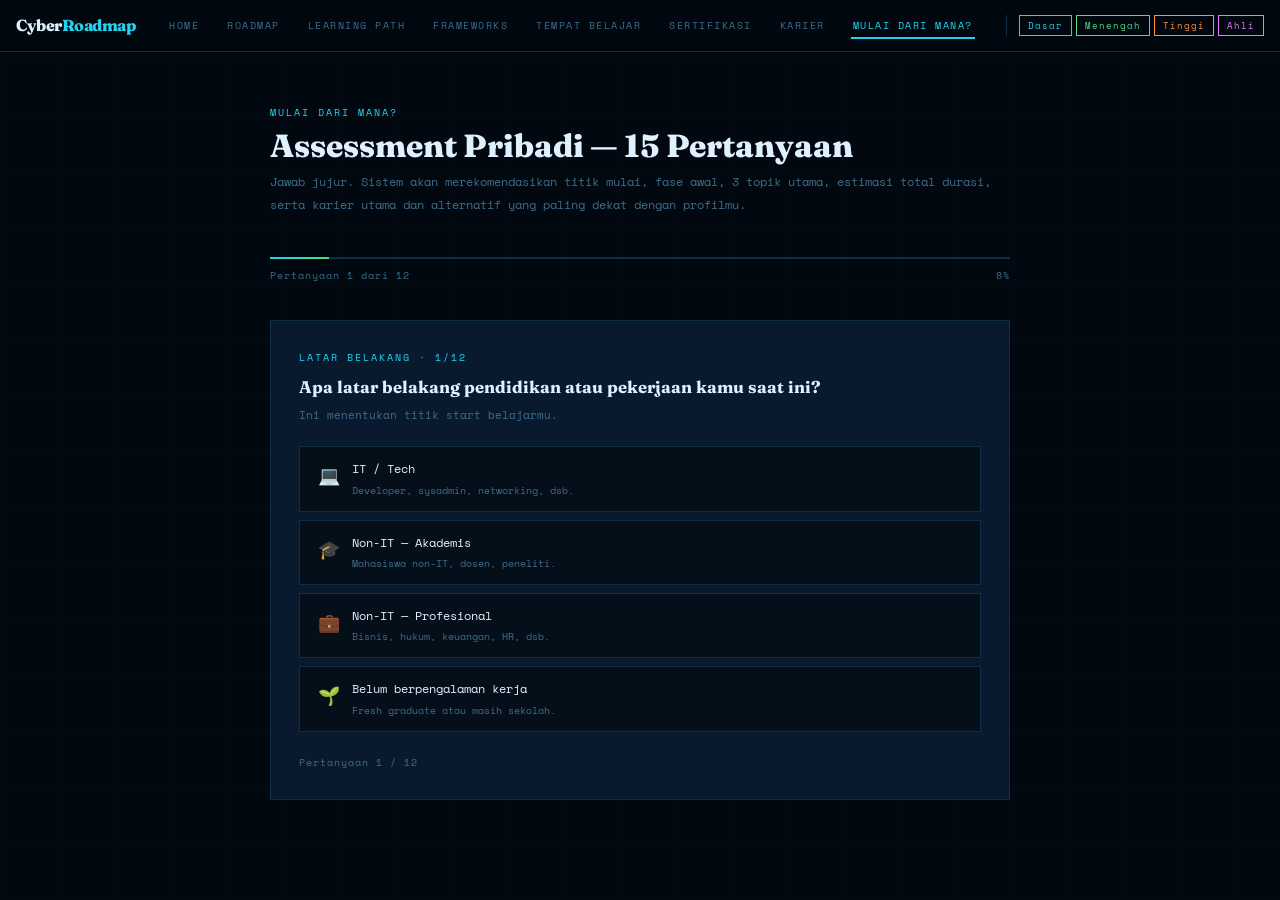
==== commit de4f383d: "Update assess.html" ====
--- a/assess.html
+++ b/assess.html
@@ -33,13 +33,13 @@
   <div class="assess-wrap">
     <div class="sh">
       <div class="sl">Mulai Dari Mana?</div>
-      <div class="st">Assessment Pribadi — 12 Pertanyaan</div>
-      <div class="ss">Jawab jujur. Sistem akan menentukan titik mulai, fase awal, tiga fokus belajar utama, estimasi durasi, serta arah karier yang paling cocok untukmu.</div>
+      <div class="st">Assessment Pribadi — 15 Pertanyaan</div>
+      <div class="ss">Jawab jujur. Sistem akan merekomendasikan titik mulai, fase awal, 3 topik utama, estimasi total durasi, serta karier utama dan alternatif yang paling dekat dengan profilmu.</div>
     </div>
 
     <div class="prog-wrap">
       <div class="prog-track"><div class="prog-fill" id="pFill" style="width:0%"></div></div>
-      <div class="prog-info"><span id="pLabel">Pertanyaan 1 dari 12</span><span id="pPct">0%</span></div>
+      <div class="prog-info"><span id="pLabel">Pertanyaan 1 dari 15</span><span id="pPct">0%</span></div>
     </div>
 
     <div id="qArea"></div>
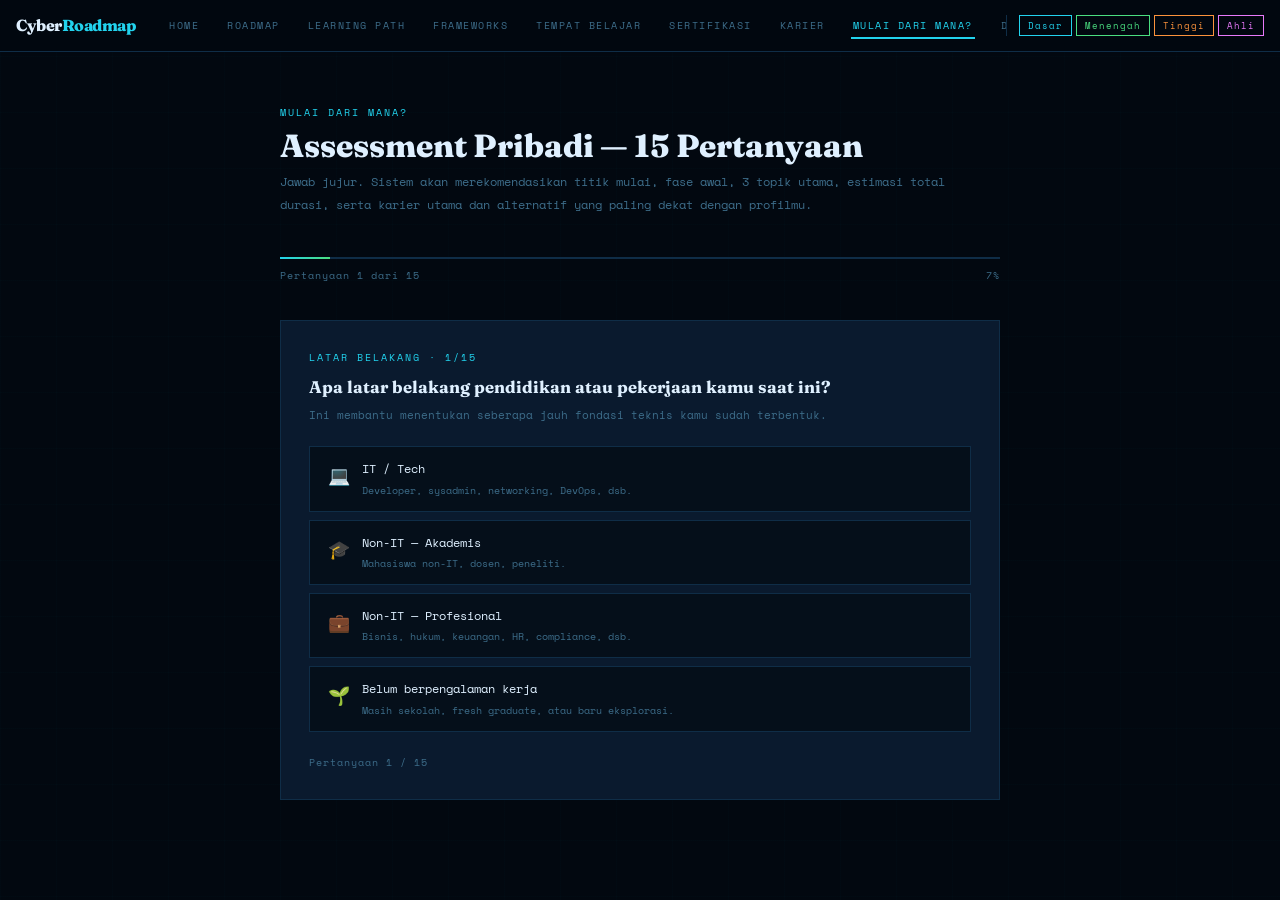
==== commit 93ea8e8a: "Update assess.html" ====
--- a/assess.html
+++ b/assess.html
@@ -20,6 +20,7 @@
     <button class="ntab" onclick="window.location.href='cert.html'">Sertifikasi</button>
     <button class="ntab" onclick="window.location.href='career.html'">Karier</button>
     <button class="ntab on" onclick="window.location.href='assess.html'">Mulai Dari Mana?</button>
+    <button class="ntab" onclick="window.location.href='disclaimer.html'">Disclaimer</button>
   </div>
   <div class="nav-levels">
     <span class="nl" style="border-color:var(--L1);color:var(--L1)" title="Dasar">Dasar</span>
--- a/assess.css
+++ b/assess.css
@@ -1,6 +1,6 @@
-/* Assessment page only */
+/* Assessment v3 — keeps the same visual language */
 .assess-wrap{
-  max-width:780px;
+  max-width:760px;
   margin:0 auto;
   padding:52px 20px;
   position:relative;
@@ -44,9 +44,9 @@
 .result-card{
   background:var(--card);
   border:1px solid;
-  padding:32px;
+  padding:28px;
   display:none;
-  animation:fu .5s ease both;
+  animation:fu .45s ease both;
 }
 .result-card.on{display:block}
 .res-top{
@@ -81,56 +81,82 @@
   gap:10px;
   margin-bottom:18px;
 }
-.res-summary-card{
+.res-box{
   background:var(--s1);
   border:1px solid var(--border);
-  padding:14px 16px;
+  padding:12px 14px;
 }
-.res-summary-label{
+.res-box-label{
+  font-size:9px;
+  letter-spacing:1.5px;
+  text-transform:uppercase;
+  color:var(--text2);
+  margin-bottom:5px;
+}
+.res-box-value{
+  font-size:12px;
+  color:var(--white);
+  line-height:1.6;
+}
+.res-box-value strong{color:var(--white)}
+.res-topics{
+  display:flex;
+  flex-direction:column;
+  gap:6px;
+}
+.res-topic{
+  background:var(--s1);
+  border:1px solid var(--border);
+  padding:10px 12px;
+  font-size:11px;
+  color:var(--white);
+}
+.res-career-grid{
+  display:grid;
+  grid-template-columns:repeat(2,minmax(0,1fr));
+  gap:10px;
+  margin-bottom:18px;
+}
+.res-career-card{
+  background:var(--s1);
+  border:1px solid var(--border);
+  padding:14px;
+}
+.res-career-kicker{
   font-size:9px;
   letter-spacing:1.5px;
   text-transform:uppercase;
   color:var(--text2);
   margin-bottom:6px;
 }
-.res-summary-value{
+.res-career-title{
   font-size:12px;
   color:var(--white);
-  line-height:1.6;
+  margin-bottom:4px;
+  font-weight:700;
 }
-.res-summary-value strong{color:var(--L1)}
-
-.res-topics{
-  background:var(--s1);
-  border:1px solid var(--border);
-  padding:16px;
-  margin-bottom:18px;
+.res-career-sub{
+  font-size:10px;
+  color:var(--text2);
+  margin-bottom:8px;
 }
-.res-section-title{
-  font-size:10px;
-  letter-spacing:1.5px;
-  text-transform:uppercase;
+.res-career-desc{
+  font-size:11px;
+  color:var(--text);
+  line-height:1.7;
+}
+.res-chips{display:flex;flex-wrap:wrap;gap:6px;margin-top:8px}
+.res-chip{
+  font-size:9px;
+  padding:2px 8px;
+  border:1px solid var(--border2);
   color:var(--text2);
-  margin-bottom:10px;
-}
-.res-topic-list{
-  display:grid;
-  grid-template-columns:1fr;
-  gap:8px;
-}
-.res-topic-item{
-  padding:10px 12px;
-  background:var(--card2);
-  border:1px solid var(--border);
-  color:var(--white);
-  font-size:11px;
-  line-height:1.6;
 }
 
 .res-path-title{font-size:10px;letter-spacing:1.5px;text-transform:uppercase;color:var(--text2);margin-bottom:12px}
 .rp-list{display:flex;flex-direction:column;gap:6px;margin-bottom:20px}
 .rp-row{display:flex;align-items:center;gap:10px;padding:9px 12px;background:var(--s1);border:1px solid var(--border)}
-.rp-row.skip{opacity:.3}
+.rp-row.skip{opacity:.35}
 .rp-row.skip .rp-name{text-decoration:line-through}
 .rp-n{
   font-family:var(--sans);
@@ -155,10 +181,10 @@
   to{opacity:1;transform:none}
 }
 
-@media (max-width: 640px){
+@media (max-width: 680px){
   .assess-wrap{padding:32px 16px}
   .qcard,.result-card{padding:20px}
   .q-foot{gap:10px;align-items:flex-start;flex-direction:column}
   .rp-row{align-items:flex-start;flex-wrap:wrap}
-  .res-summary{grid-template-columns:1fr}
+  .res-summary,.res-career-grid{grid-template-columns:1fr}
 }
